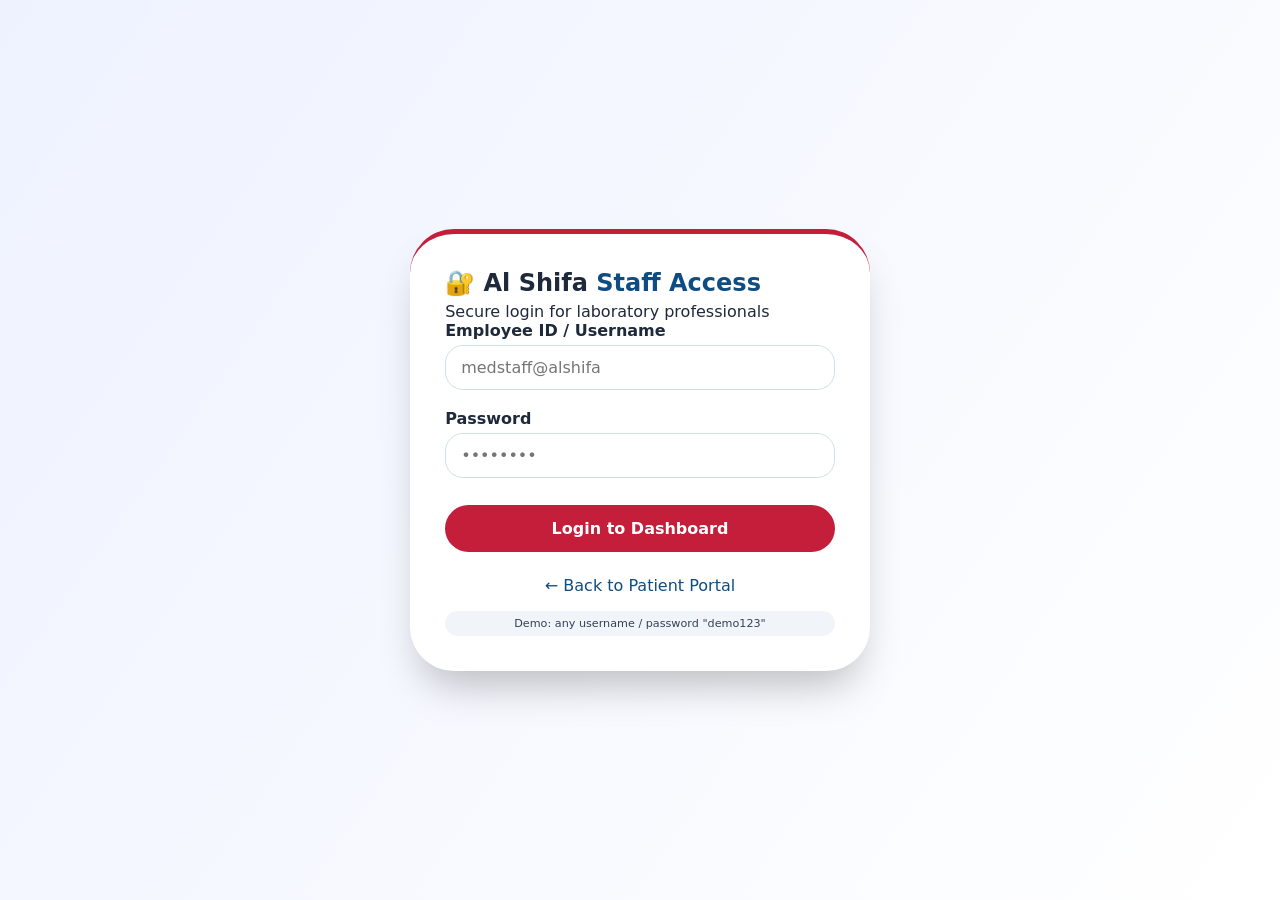
==== login.html @ 34fbe838 "Add files via upload" ====
<!-- login.html -->
<!DOCTYPE html>
<html lang="en">
<head>
    <meta charset="UTF-8">
    <meta name="viewport" content="width=device-width, initial-scale=1.0">
    <title>Al Shifa Medical Lab - Staff Portal</title>
    <link rel="stylesheet" href="style.css">
</head>
<body class="login-body">
    <div class="login-wrapper pop-animation">
        <div class="login-card">
            <div class="login-header">
                <h2>🔐 Al Shifa <span class="blue-accent">Staff Access</span></h2>
                <p>Secure login for laboratory professionals</p>
            </div>
            <form id="staffLoginForm">
                <div class="form-group">
                    <label>Employee ID / Username</label>
                    <input type="text" id="loginUsername" placeholder="medstaff@alshifa" required>
                </div>
                <div class="form-group">
                    <label>Password</label>
                    <input type="password" id="loginPassword" placeholder="••••••••" required>
                </div>
                <button type="submit" class="submit-btn full-width">Login to Dashboard</button>
                <div id="loginMessage" class="status-message" style="text-align:center; margin-top:1rem;"></div>
            </form>
            <p class="back-link"><a href="index.html">← Back to Patient Portal</a></p>
            <div class="demo-note">Demo: any username / password "demo123"</div>
        </div>
    </div>
    <script src="script.js"></script>
</body>
</html>
---- style.css ----
/* style.css */
:root {
    --white-primary: #ffffff;
    --pure-white: #fefefe;
    --premium-blue: #0f4c81;
    --deep-blue: #1e3a8a;
    --accent-red: #c41e3a;
    --soft-red: #e3342f;
    --light-gray: #f8fafc;
    --shadow-sm: 0 10px 25px -5px rgba(0, 0, 0, 0.05), 0 8px 10px -6px rgba(0, 0, 0, 0.02);
    --shadow-premium: 0 20px 35px -12px rgba(0, 0, 0, 0.1);
}

* {
    margin: 0;
    padding: 0;
    box-sizing: border-box;
    font-family: 'Inter', system-ui, -apple-system, 'Segoe UI', Roboto, sans-serif;
}

body {
    background-color: var(--white-primary);
    color: #1e293b;
    scroll-behavior: smooth;
}

/* Header */
.premium-header {
    display: flex;
    justify-content: space-between;
    align-items: center;
    padding: 1.2rem 5%;
    background: var(--white-primary);
    box-shadow: var(--shadow-sm);
    border-bottom: 2px solid rgba(15, 76, 129, 0.1);
    flex-wrap: wrap;
}

.lab-name {
    font-size: 1.8rem;
    font-weight: 700;
    background: linear-gradient(135deg, var(--premium-blue) 30%, var(--accent-red) 80%);
    background-clip: text;
    -webkit-background-clip: text;
    color: transparent;
    letter-spacing: -0.3px;
}

.tagline {
    font-size: 0.85rem;
    color: #475569;
    margin-top: 4px;
}

.nav-links a {
    text-decoration: none;
    margin-left: 2rem;
    font-weight: 600;
    color: var(--premium-blue);
    transition: all 0.2s ease;
    border-bottom: 2px solid transparent;
    padding-bottom: 5px;
}

.nav-links a.active, .nav-links a:hover {
    border-bottom-color: var(--accent-red);
    color: var(--accent-red);
}

/* Hero Slide Animation */
.hero-slide-section {
    padding: 2rem 5%;
    background: linear-gradient(120deg, #f0f9ff 0%, #ffffff 100%);
}

.slide-container {
    display: flex;
    align-items: center;
    gap: 3rem;
    flex-wrap: wrap;
    background: white;
    border-radius: 32px;
    padding: 2rem;
    box-shadow: var(--shadow-premium);
    animation: slideInFromLeft 0.8s cubic-bezier(0.2, 0.9, 0.4, 1.1);
}

@keyframes slideInFromLeft {
    0% { opacity: 0; transform: translateX(-60px); }
    100% { opacity: 1; transform: translateX(0); }
}

.slide-text {
    flex: 1;
}

.slide-text h2 {
    font-size: 2.2rem;
    margin-bottom: 1rem;
}

.accent-red {
    color: var(--accent-red);
    border-left: 4px solid var(--accent-red);
    padding-left: 12px;
}

.cta-button {
    background: var(--premium-blue);
    border: none;
    padding: 12px 28px;
    color: white;
    font-weight: 600;
    border-radius: 40px;
    margin-top: 1.5rem;
    cursor: pointer;
    transition: all 0.2s;
    box-shadow: 0 2px 8px rgba(12, 74, 110, 0.2);
}

.cta-button:hover {
    background: var(--deep-blue);
    transform: scale(1.02);
}

.slide-image img {
    max-width: 100%;
    border-radius: 28px;
    box-shadow: 0 12px 24px -12px rgba(0,0,0,0.2);
}

/* Gallery */
.gallery-section {
    padding: 3rem 5%;
    background: var(--pure-white);
}

.section-title {
    text-align: center;
    font-size: 2rem;
    margin-bottom: 2rem;
    font-weight: 600;
}

.blue-accent { color: var(--premium-blue); font-weight: 700; }
.red-accent { color: var(--accent-red); }

.gallery-grid {
    display: grid;
    grid-template-columns: repeat(auto-fit, minmax(250px, 1fr));
    gap: 1.8rem;
}

.gallery-card {
    overflow: hidden;
    border-radius: 24px;
    transition: all 0.35s ease;
    box-shadow: 0 10px 15px -6px rgba(0,0,0,0.1);
}

.gallery-card img {
    width: 100%;
    height: 220px;
    object-fit: cover;
    display: block;
    transition: transform 0.4s;
}

.gallery-card.pop-hover:hover {
    transform: translateY(-10px) scale(1.02);
    box-shadow: 0 25px 30px -12px rgba(0,0,0,0.2);
}

.gallery-card.pop-hover:hover img {
    transform: scale(1.05);
}

/* Tests grid & Popup on hover (cursor move) */
.tests-pricing-section {
    padding: 2rem 5% 3rem;
    background: #fcfdff;
}

.tests-grid {
    display: grid;
    grid-template-columns: repeat(auto-fill, minmax(300px, 1fr));
    gap: 2rem;
    margin: 2rem 0;
}

.test-card {
    background: var(--white-primary);
    border-radius: 28px;
    padding: 1.4rem 1.5rem;
    box-shadow: 0 6px 14px rgba(0,0,0,0.03), 0 2px 4px rgba(0,0,0,0.05);
    border: 1px solid rgba(15,76,129,0.1);
    transition: all 0.25s;
    position: relative;
    cursor: default;
    overflow: visible;
}

.test-card h4 {
    font-size: 1.3rem;
    color: var(--deep-blue);
}

.price-tag {
    font-size: 1.5rem;
    font-weight: 800;
    color: var(--accent-red);
    margin: 0.5rem 0;
}

/* Popup content - appears on hover */
.hover-popup-content {
    position: absolute;
    bottom: 110%;
    left: 0;
    right: 0;
    background: var(--premium-blue);
    color: white;
    padding: 1rem;
    border-radius: 20px;
    font-size: 0.85rem;
    line-height: 1.4;
    opacity: 0;
    visibility: hidden;
    transition: all 0.25s ease-in-out;
    z-index: 100;
    box-shadow: 0 10px 20px rgba(0,0,0,0.2);
    width: 260px;
    pointer-events: none;
    backdrop-filter: blur(2px);
    font-weight: 500;
}

.test-card:hover .hover-popup-content {
    opacity: 1;
    visibility: visible;
    transform: translateY(-8px);
}

.pop-detail {
    display: inline-block;
    margin-top: 6px;
    font-size: 0.75rem;
    border-top: 1px solid rgba(255,255,255,0.3);
    padding-top: 5px;
}

.info-note {
    text-align: center;
    font-size: 0.85rem;
    color: #4b5563;
}

/* Registration form */
.registration-section {
    background: linear-gradient(145deg, #fff 0%, #f5f9ff 100%);
    padding: 3rem 5%;
}

.form-container {
    max-width: 650px;
    margin: 0 auto;
    background: white;
    padding: 2rem;
    border-radius: 36px;
    box-shadow: var(--shadow-premium);
    transition: all 0.5s;
}

.slide-up-form {
    animation: slideUp 0.6s ease-out;
}

@keyframes slideUp {
    from { opacity: 0; transform: translateY(30px); }
    to { opacity: 1; transform: translateY(0); }
}

.form-group {
    margin-bottom: 1.2rem;
}

label {
    font-weight: 600;
    display: block;
    margin-bottom: 5px;
    color: #1e293b;
}

input, textarea, select {
    width: 100%;
    padding: 12px 15px;
    border-radius: 18px;
    border: 1px solid #cfdfed;
    background: white;
    transition: 0.2s;
    font-size: 1rem;
}

input:focus, textarea:focus, select:focus {
    outline: none;
    border-color: var(--premium-blue);
    box-shadow: 0 0 0 3px rgba(15,76,129,0.2);
}

.submit-btn {
    background: var(--accent-red);
    color: white;
    border: none;
    padding: 14px 20px;
    font-weight: bold;
    font-size: 1rem;
    border-radius: 40px;
    cursor: pointer;
    width: 100%;
    transition: all 0.2s;
    margin-top: 8px;
}

.submit-btn:hover {
    background: #a51c34;
    transform: scale(0.98);
}

.status-message {
    margin-top: 1rem;
    text-align: center;
    font-weight: 500;
}

/* Footer */
.premium-footer {
    background: #0f172a;
    color: #cbd5e1;
    text-align: center;
    padding: 2rem;
    font-size: 0.85rem;
}

/* Login page styles */
.login-body {
    background: linear-gradient(125deg, #eef2ff 0%, #ffffff 100%);
    min-height: 100vh;
    display: flex;
    justify-content: center;
    align-items: center;
}

.login-wrapper {
    width: 100%;
    max-width: 460px;
    margin: 2rem;
    animation: popIn 0.55s cubic-bezier(0.34, 1.2, 0.64, 1);
}

@keyframes popIn {
    0% { opacity: 0; transform: scale(0.92); }
    100% { opacity: 1; transform: scale(1); }
}

.login-card {
    background: white;
    padding: 2.2rem;
    border-radius: 44px;
    box-shadow: 0 25px 40px -12px rgba(0,0,0,0.25);
    text-align: left;
    border-top: 5px solid var(--accent-red);
}

.login-header h2 {
    margin-bottom: 0.3rem;
}

.full-width {
    width: 100%;
}

.back-link {
    margin-top: 1.5rem;
    text-align: center;
}

.back-link a {
    color: var(--premium-blue);
    text-decoration: none;
    font-weight: 500;
}

.demo-note {
    font-size: 0.7rem;
    background: #f1f5f9;
    text-align: center;
    padding: 6px;
    border-radius: 60px;
    margin-top: 1rem;
    color: #334155;
}

/* responsiveness */
@media (max-width: 768px) {
    .slide-container { flex-direction: column; text-align: center; }
    .premium-header { flex-direction: column; gap: 12px; }
    .nav-links a { margin: 0 1rem; }
    .test-card .hover-popup-content { width: 200px; left: -10px; }
}
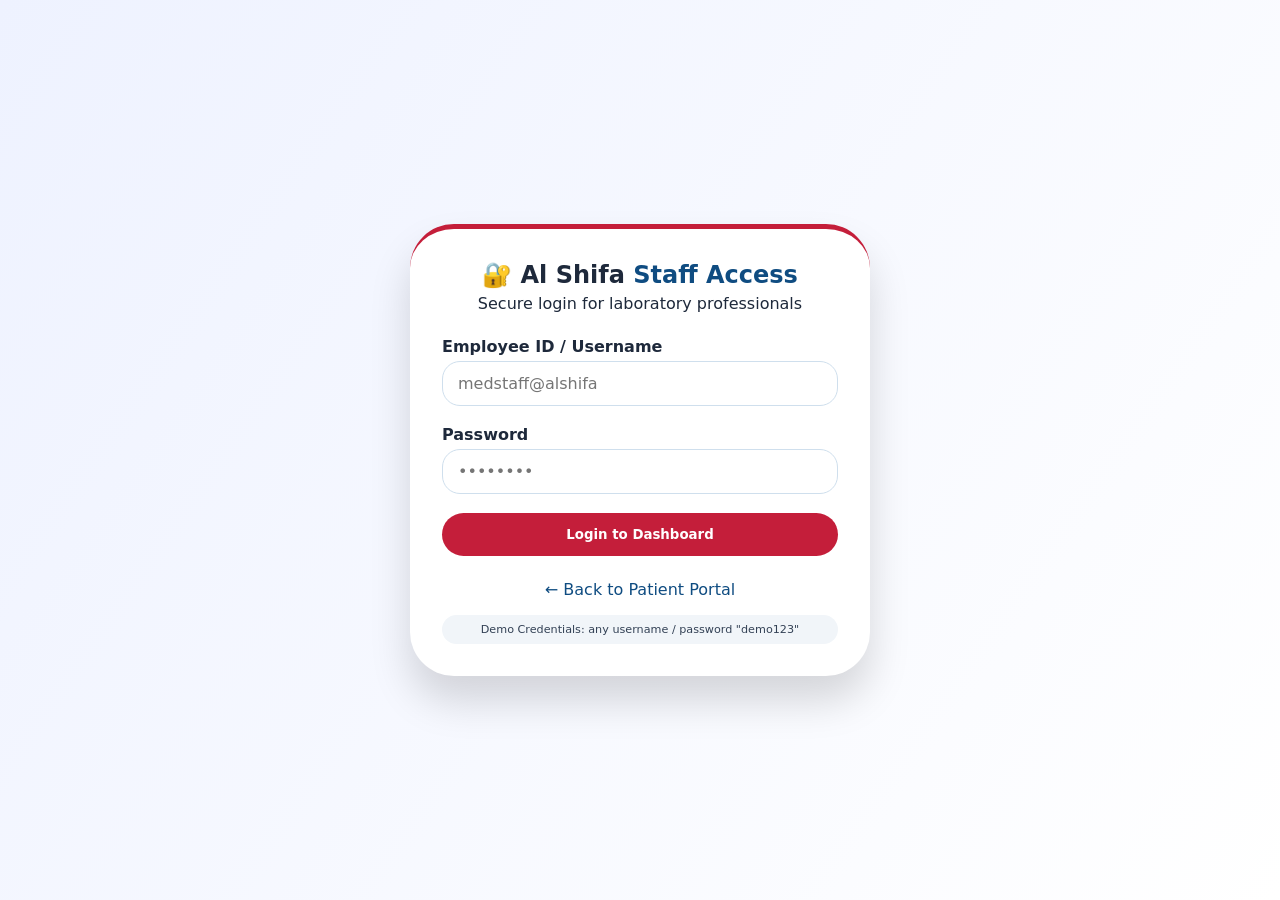
==== commit 507608f4: "Add files via upload" ====
--- a/login.html
+++ b/login.html
@@ -24,10 +24,10 @@
                     <input type="password" id="loginPassword" placeholder="••••••••" required>
                 </div>
                 <button type="submit" class="submit-btn full-width">Login to Dashboard</button>
-                <div id="loginMessage" class="status-message" style="text-align:center; margin-top:1rem;"></div>
+                <div id="loginMessage" class="status-message"></div>
             </form>
             <p class="back-link"><a href="index.html">← Back to Patient Portal</a></p>
-            <div class="demo-note">Demo: any username / password "demo123"</div>
+            <div class="demo-note">Demo Credentials: any username / password "demo123"</div>
         </div>
     </div>
     <script src="script.js"></script>
--- a/style.css
+++ b/style.css
@@ -5,9 +5,12 @@
     --premium-blue: #0f4c81;
     --deep-blue: #1e3a8a;
     --accent-red: #c41e3a;
-    --soft-red: #e3342f;
     --light-gray: #f8fafc;
-    --shadow-sm: 0 10px 25px -5px rgba(0, 0, 0, 0.05), 0 8px 10px -6px rgba(0, 0, 0, 0.02);
+    --dark-bg: #0a0a0a;
+    --dark-surface: #1a1a1a;
+    --dark-card: #242424;
+    --dark-text: #e0e0e0;
+    --shadow-sm: 0 10px 25px -5px rgba(0, 0, 0, 0.05);
     --shadow-premium: 0 20px 35px -12px rgba(0, 0, 0, 0.1);
 }
 
@@ -16,12 +19,74 @@
     padding: 0;
     box-sizing: border-box;
     font-family: 'Inter', system-ui, -apple-system, 'Segoe UI', Roboto, sans-serif;
+    transition: background-color 0.3s ease, color 0.2s ease;
 }
 
 body {
     background-color: var(--white-primary);
     color: #1e293b;
     scroll-behavior: smooth;
+}
+
+/* Dark Mode - Fixed */
+body.dark-mode {
+    background-color: var(--dark-bg);
+    color: var(--dark-text);
+}
+
+body.dark-mode .premium-header,
+body.dark-mode .slide-container,
+body.dark-mode .form-container,
+body.dark-mode .test-card,
+body.dark-mode .login-card,
+body.dark-mode .map-card {
+    background-color: var(--dark-surface);
+    border-color: rgba(255,255,255,0.1);
+}
+
+body.dark-mode .hero-slide-section {
+    background: linear-gradient(120deg, #0a0a0a 0%, #1a1a1a 100%);
+}
+
+body.dark-mode .gallery-section,
+body.dark-mode .tests-pricing-section,
+body.dark-mode .registration-section {
+    background: var(--dark-bg);
+}
+
+body.dark-mode .test-card {
+    background: var(--dark-card);
+    border: 1px solid rgba(255,255,255,0.1);
+}
+
+body.dark-mode .test-card h4 {
+    color: #60a5fa;
+}
+
+body.dark-mode .price-tag {
+    color: #f87171;
+}
+
+body.dark-mode .form-group label,
+body.dark-mode .map-address {
+    color: #cbd5e1;
+}
+
+body.dark-mode input,
+body.dark-mode textarea,
+body.dark-mode select {
+    background-color: #2d2d2d;
+    border-color: #404040;
+    color: #e0e0e0;
+}
+
+body.dark-mode .premium-footer {
+    background: #050505;
+    color: #9ca3af;
+}
+
+body.dark-mode .info-note {
+    color: #9ca3af;
 }
 
 /* Header */
@@ -34,6 +99,9 @@
     box-shadow: var(--shadow-sm);
     border-bottom: 2px solid rgba(15, 76, 129, 0.1);
     flex-wrap: wrap;
+    position: sticky;
+    top: 0;
+    z-index: 1000;
 }
 
 .lab-name {
@@ -43,33 +111,52 @@
     background-clip: text;
     -webkit-background-clip: text;
     color: transparent;
-    letter-spacing: -0.3px;
 }
 
 .tagline {
     font-size: 0.85rem;
     color: #475569;
-    margin-top: 4px;
+}
+
+.nav-links {
+    display: flex;
+    align-items: center;
+    gap: 1.5rem;
 }
 
 .nav-links a {
     text-decoration: none;
-    margin-left: 2rem;
     font-weight: 600;
     color: var(--premium-blue);
-    transition: all 0.2s ease;
     border-bottom: 2px solid transparent;
     padding-bottom: 5px;
 }
 
-.nav-links a.active, .nav-links a:hover {
+.nav-links a.active,
+.nav-links a:hover {
     border-bottom-color: var(--accent-red);
     color: var(--accent-red);
 }
 
-/* Hero Slide Animation */
+.dark-mode-btn {
+    background: var(--premium-blue);
+    border: none;
+    padding: 8px 20px;
+    border-radius: 40px;
+    color: white;
+    font-weight: 600;
+    cursor: pointer;
+    transition: all 0.2s;
+}
+
+.dark-mode-btn:hover {
+    background: var(--deep-blue);
+    transform: scale(1.02);
+}
+
+/* Hero Section */
 .hero-slide-section {
-    padding: 2rem 5%;
+    padding: 3rem 5%;
     background: linear-gradient(120deg, #f0f9ff 0%, #ffffff 100%);
 }
 
@@ -82,12 +169,18 @@
     border-radius: 32px;
     padding: 2rem;
     box-shadow: var(--shadow-premium);
-    animation: slideInFromLeft 0.8s cubic-bezier(0.2, 0.9, 0.4, 1.1);
-}
-
-@keyframes slideInFromLeft {
-    0% { opacity: 0; transform: translateX(-60px); }
-    100% { opacity: 1; transform: translateX(0); }
+    animation: slideIn 0.8s ease-out;
+}
+
+@keyframes slideIn {
+    from {
+        opacity: 0;
+        transform: translateX(-50px);
+    }
+    to {
+        opacity: 1;
+        transform: translateX(0);
+    }
 }
 
 .slide-text {
@@ -115,7 +208,6 @@
     margin-top: 1.5rem;
     cursor: pointer;
     transition: all 0.2s;
-    box-shadow: 0 2px 8px rgba(12, 74, 110, 0.2);
 }
 
 .cta-button:hover {
@@ -124,12 +216,13 @@
 }
 
 .slide-image img {
-    max-width: 100%;
+    width: 100%;
+    max-width: 500px;
     border-radius: 28px;
-    box-shadow: 0 12px 24px -12px rgba(0,0,0,0.2);
-}
-
-/* Gallery */
+    box-shadow: 0 12px 24px -12px rgba(0, 0, 0, 0.2);
+}
+
+/* Gallery Section */
 .gallery-section {
     padding: 3rem 5%;
     background: var(--pure-white);
@@ -139,70 +232,100 @@
     text-align: center;
     font-size: 2rem;
     margin-bottom: 2rem;
-    font-weight: 600;
-}
-
-.blue-accent { color: var(--premium-blue); font-weight: 700; }
-.red-accent { color: var(--accent-red); }
+}
+
+.blue-accent {
+    color: var(--premium-blue);
+    font-weight: 700;
+}
+
+.red-accent {
+    color: var(--accent-red);
+}
 
 .gallery-grid {
     display: grid;
-    grid-template-columns: repeat(auto-fit, minmax(250px, 1fr));
-    gap: 1.8rem;
+    grid-template-columns: repeat(auto-fit, minmax(300px, 1fr));
+    gap: 2rem;
 }
 
 .gallery-card {
+    position: relative;
     overflow: hidden;
     border-radius: 24px;
-    transition: all 0.35s ease;
-    box-shadow: 0 10px 15px -6px rgba(0,0,0,0.1);
+    transition: all 0.3s ease;
+    box-shadow: 0 10px 20px rgba(0, 0, 0, 0.1);
+    cursor: pointer;
 }
 
 .gallery-card img {
     width: 100%;
-    height: 220px;
+    height: 250px;
     object-fit: cover;
     display: block;
-    transition: transform 0.4s;
-}
-
-.gallery-card.pop-hover:hover {
-    transform: translateY(-10px) scale(1.02);
-    box-shadow: 0 25px 30px -12px rgba(0,0,0,0.2);
-}
-
-.gallery-card.pop-hover:hover img {
+    transition: transform 0.3s ease;
+}
+
+.gallery-card:hover {
+    transform: translateY(-5px);
+    box-shadow: 0 20px 30px rgba(0, 0, 0, 0.15);
+}
+
+.gallery-card:hover img {
     transform: scale(1.05);
 }
 
-/* Tests grid & Popup on hover (cursor move) */
+.gallery-card .equipment-popup {
+    position: absolute;
+    bottom: 0;
+    left: 0;
+    right: 0;
+    background: linear-gradient(135deg, var(--premium-blue), var(--deep-blue));
+    color: white;
+    padding: 1rem;
+    transform: translateY(100%);
+    transition: transform 0.3s ease;
+    font-size: 0.85rem;
+    line-height: 1.5;
+    z-index: 10;
+}
+
+.gallery-card:hover .equipment-popup {
+    transform: translateY(0);
+}
+
+/* Tests Section */
 .tests-pricing-section {
-    padding: 2rem 5% 3rem;
+    padding: 3rem 5%;
     background: #fcfdff;
 }
 
 .tests-grid {
     display: grid;
-    grid-template-columns: repeat(auto-fill, minmax(300px, 1fr));
+    grid-template-columns: repeat(auto-fill, minmax(320px, 1fr));
     gap: 2rem;
-    margin: 2rem 0;
+    margin-top: 2rem;
 }
 
 .test-card {
     background: var(--white-primary);
     border-radius: 28px;
-    padding: 1.4rem 1.5rem;
-    box-shadow: 0 6px 14px rgba(0,0,0,0.03), 0 2px 4px rgba(0,0,0,0.05);
-    border: 1px solid rgba(15,76,129,0.1);
-    transition: all 0.25s;
+    padding: 1.5rem;
+    box-shadow: 0 6px 14px rgba(0, 0, 0, 0.05);
+    border: 1px solid rgba(15, 76, 129, 0.1);
     position: relative;
-    cursor: default;
-    overflow: visible;
+    transition: all 0.2s;
+}
+
+.test-card:hover {
+    transform: translateY(-3px);
+    box-shadow: 0 12px 24px rgba(0, 0, 0, 0.1);
 }
 
 .test-card h4 {
     font-size: 1.3rem;
     color: var(--deep-blue);
+    margin-bottom: 0.5rem;
 }
 
 .price-tag {
@@ -212,10 +335,9 @@
     margin: 0.5rem 0;
 }
 
-/* Popup content - appears on hover */
 .hover-popup-content {
     position: absolute;
-    bottom: 110%;
+    bottom: 100%;
     left: 0;
     right: 0;
     background: var(--premium-blue);
@@ -223,63 +345,125 @@
     padding: 1rem;
     border-radius: 20px;
     font-size: 0.85rem;
-    line-height: 1.4;
     opacity: 0;
     visibility: hidden;
-    transition: all 0.25s ease-in-out;
+    transition: all 0.25s ease;
     z-index: 100;
-    box-shadow: 0 10px 20px rgba(0,0,0,0.2);
-    width: 260px;
+    width: 280px;
     pointer-events: none;
-    backdrop-filter: blur(2px);
-    font-weight: 500;
+    margin-bottom: 10px;
 }
 
 .test-card:hover .hover-popup-content {
     opacity: 1;
     visibility: visible;
-    transform: translateY(-8px);
+    transform: translateY(-5px);
 }
 
 .pop-detail {
     display: inline-block;
-    margin-top: 6px;
+    margin-top: 8px;
+    border-top: 1px solid rgba(255, 255, 255, 0.3);
+    padding-top: 6px;
     font-size: 0.75rem;
-    border-top: 1px solid rgba(255,255,255,0.3);
-    padding-top: 5px;
 }
 
 .info-note {
     text-align: center;
+    margin-top: 2rem;
     font-size: 0.85rem;
     color: #4b5563;
 }
 
-/* Registration form */
+/* Registration + Map Section */
 .registration-section {
+    padding: 3rem 5%;
     background: linear-gradient(145deg, #fff 0%, #f5f9ff 100%);
-    padding: 3rem 5%;
+}
+
+.split-container {
+    display: flex;
+    gap: 2rem;
+    flex-wrap: wrap;
 }
 
 .form-container {
-    max-width: 650px;
-    margin: 0 auto;
+    flex: 1;
+    min-width: 300px;
     background: white;
     padding: 2rem;
     border-radius: 36px;
     box-shadow: var(--shadow-premium);
-    transition: all 0.5s;
-}
-
-.slide-up-form {
-    animation: slideUp 0.6s ease-out;
-}
-
-@keyframes slideUp {
-    from { opacity: 0; transform: translateY(30px); }
-    to { opacity: 1; transform: translateY(0); }
-}
-
+}
+
+.map-container {
+    flex: 1;
+    min-width: 300px;
+}
+
+.map-card {
+    background: white;
+    padding: 1.5rem;
+    border-radius: 36px;
+    box-shadow: var(--shadow-premium);
+    height: 100%;
+}
+
+.map-card h4 {
+    color: var(--premium-blue);
+    margin-bottom: 0.5rem;
+}
+
+.map-address {
+    color: #475569;
+    margin-bottom: 1rem;
+    font-size: 0.9rem;
+}
+
+.google-map iframe {
+    width: 100%;
+    height: 350px;
+    border-radius: 20px;
+}
+
+.map-buttons {
+    display: flex;
+    gap: 1rem;
+    margin-top: 1rem;
+    flex-wrap: wrap;
+}
+
+.map-direction-btn,
+.map-satellite-btn {
+    flex: 1;
+    padding: 10px 16px;
+    border-radius: 40px;
+    text-decoration: none;
+    text-align: center;
+    font-weight: 600;
+    cursor: pointer;
+    border: none;
+    font-size: 0.85rem;
+    transition: all 0.2s;
+}
+
+.map-direction-btn {
+    background: var(--premium-blue);
+    color: white;
+}
+
+.map-satellite-btn {
+    background: var(--accent-red);
+    color: white;
+}
+
+.map-direction-btn:hover,
+.map-satellite-btn:hover {
+    transform: scale(1.02);
+    opacity: 0.9;
+}
+
+/* Form Styles */
 .form-group {
     margin-bottom: 1.2rem;
 }
@@ -291,20 +475,23 @@
     color: #1e293b;
 }
 
-input, textarea, select {
+input,
+textarea,
+select {
     width: 100%;
     padding: 12px 15px;
     border-radius: 18px;
     border: 1px solid #cfdfed;
     background: white;
-    transition: 0.2s;
     font-size: 1rem;
 }
 
-input:focus, textarea:focus, select:focus {
+input:focus,
+textarea:focus,
+select:focus {
     outline: none;
     border-color: var(--premium-blue);
-    box-shadow: 0 0 0 3px rgba(15,76,129,0.2);
+    box-shadow: 0 0 0 3px rgba(15, 76, 129, 0.1);
 }
 
 .submit-btn {
@@ -313,12 +500,10 @@
     border: none;
     padding: 14px 20px;
     font-weight: bold;
-    font-size: 1rem;
     border-radius: 40px;
     cursor: pointer;
     width: 100%;
     transition: all 0.2s;
-    margin-top: 8px;
 }
 
 .submit-btn:hover {
@@ -341,7 +526,7 @@
     font-size: 0.85rem;
 }
 
-/* Login page styles */
+/* Login Page */
 .login-body {
     background: linear-gradient(125deg, #eef2ff 0%, #ffffff 100%);
     min-height: 100vh;
@@ -354,21 +539,31 @@
     width: 100%;
     max-width: 460px;
     margin: 2rem;
-    animation: popIn 0.55s cubic-bezier(0.34, 1.2, 0.64, 1);
+    animation: popIn 0.5s ease-out;
 }
 
 @keyframes popIn {
-    0% { opacity: 0; transform: scale(0.92); }
-    100% { opacity: 1; transform: scale(1); }
+    from {
+        opacity: 0;
+        transform: scale(0.9);
+    }
+    to {
+        opacity: 1;
+        transform: scale(1);
+    }
 }
 
 .login-card {
     background: white;
-    padding: 2.2rem;
+    padding: 2rem;
     border-radius: 44px;
-    box-shadow: 0 25px 40px -12px rgba(0,0,0,0.25);
-    text-align: left;
+    box-shadow: 0 25px 40px rgba(0, 0, 0, 0.15);
     border-top: 5px solid var(--accent-red);
+}
+
+.login-header {
+    text-align: center;
+    margin-bottom: 1.5rem;
 }
 
 .login-header h2 {
@@ -394,16 +589,39 @@
     font-size: 0.7rem;
     background: #f1f5f9;
     text-align: center;
-    padding: 6px;
+    padding: 8px;
     border-radius: 60px;
     margin-top: 1rem;
     color: #334155;
 }
 
-/* responsiveness */
+/* Responsive */
 @media (max-width: 768px) {
-    .slide-container { flex-direction: column; text-align: center; }
-    .premium-header { flex-direction: column; gap: 12px; }
-    .nav-links a { margin: 0 1rem; }
-    .test-card .hover-popup-content { width: 200px; left: -10px; }
+    .slide-container {
+        flex-direction: column;
+        text-align: center;
+    }
+
+    .premium-header {
+        flex-direction: column;
+        gap: 12px;
+    }
+
+    .split-container {
+        flex-direction: column;
+    }
+
+    .test-card .hover-popup-content {
+        width: 220px;
+        left: -10px;
+    }
+
+    .gallery-card .equipment-popup {
+        font-size: 0.75rem;
+        padding: 0.75rem;
+    }
+
+    .section-title {
+        font-size: 1.5rem;
+    }
 }
